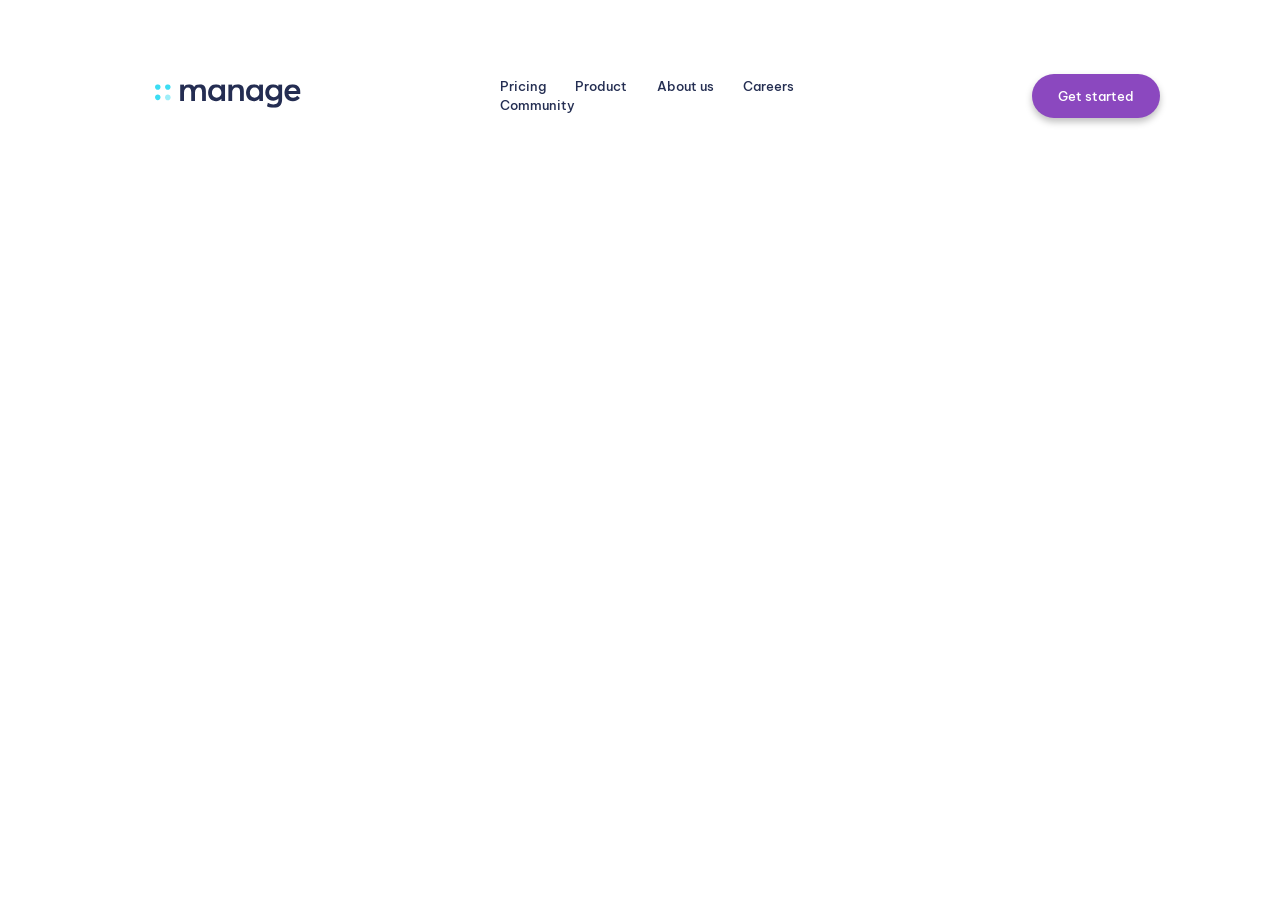
==== Examen Practico Final Jairo Ponce/index.html @ 338725d5 "navbar probado" ====
<!DOCTYPE html>
<html lang="en">
<head>
    <meta charset="UTF-8">
    <meta http-equiv="X-UA-Compatible" content="IE=edge">
    <meta name="viewport" content="width=device-width, initial-scale=1.0">
    <link rel="stylesheet" href="css\styles.css">
    <link rel="preconnect" href="https://fonts.googleapis.com">
    <link rel="preconnect" href="https://fonts.gstatic.com" crossorigin>
    <link href="https://fonts.googleapis.com/css2?family=Be+Vietnam+Pro:wght@400;500;700&display=swap" rel="stylesheet">
    <title>Document</title>
</head>
<body>
    <header>
        <img class="logo" src="./images/Logo1.svg" alt="logo">
        <nav class="navbar">
            <a class="sections" href="">Pricing</a>
            <a class="sections" href="">Product</a>
            <a class="sections" href="">About us</a>
            <a class="sections" href="">Careers</a>
            <a class="sections" href="">Community</a>
        </nav>
        <div class="box">
            <a href=""><img src="./images/ant-design_menu-outlined.svg" alt=""></a>
        </div>
        
        <button>Get started</button>
        
    </header>
    <section class="home"></section>
    <section class="sobrenosotros"></section>
    <section class="testimonios"></section>
    <section class="frame"></section>
    <footer></footer>
</body>
</html>
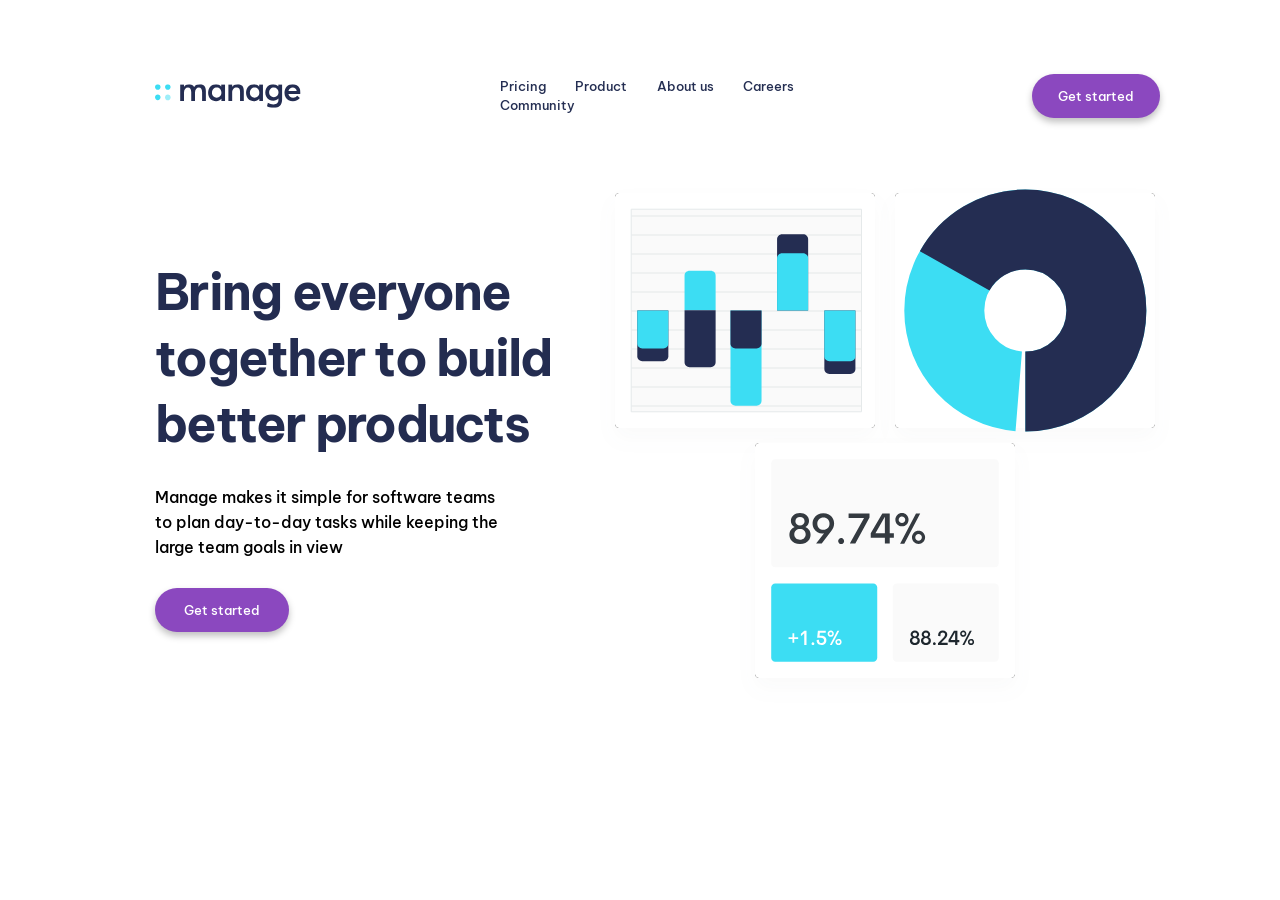
==== commit 4b2d7cb9: "Navbar y home probados Se agrega home section, pendiente animaciones" ====
--- a/Examen Practico Final Jairo Ponce/index.html
+++ b/Examen Practico Final Jairo Ponce/index.html
@@ -2,7 +2,6 @@
 <html lang="en">
 <head>
     <meta charset="UTF-8">
-    <meta http-equiv="X-UA-Compatible" content="IE=edge">
     <meta name="viewport" content="width=device-width, initial-scale=1.0">
     <link rel="stylesheet" href="css\styles.css">
     <link rel="preconnect" href="https://fonts.googleapis.com">
@@ -24,10 +23,17 @@
             <a href=""><img src="./images/ant-design_menu-outlined.svg" alt=""></a>
         </div>
         
-        <button>Get started</button>
+        <button class="navbar">Get started</button>
         
     </header>
-    <section class="home"></section>
+    <section class="home">
+        <section class="frasehome">
+            <h2 class="frasehome">Bring everyone together to build better products</h2>
+            <p class="vietnam16">Manage makes it simple for software teams to plan day-to-day tasks while keeping the large team goals in view </p>
+        <button class="home">Get started</button>
+        </section>
+        <img class="ilustration-intro" src="./images/ilustration-intro.svg" alt="ilustration-intro">
+    </section>
     <section class="sobrenosotros"></section>
     <section class="testimonios"></section>
     <section class="frame"></section>
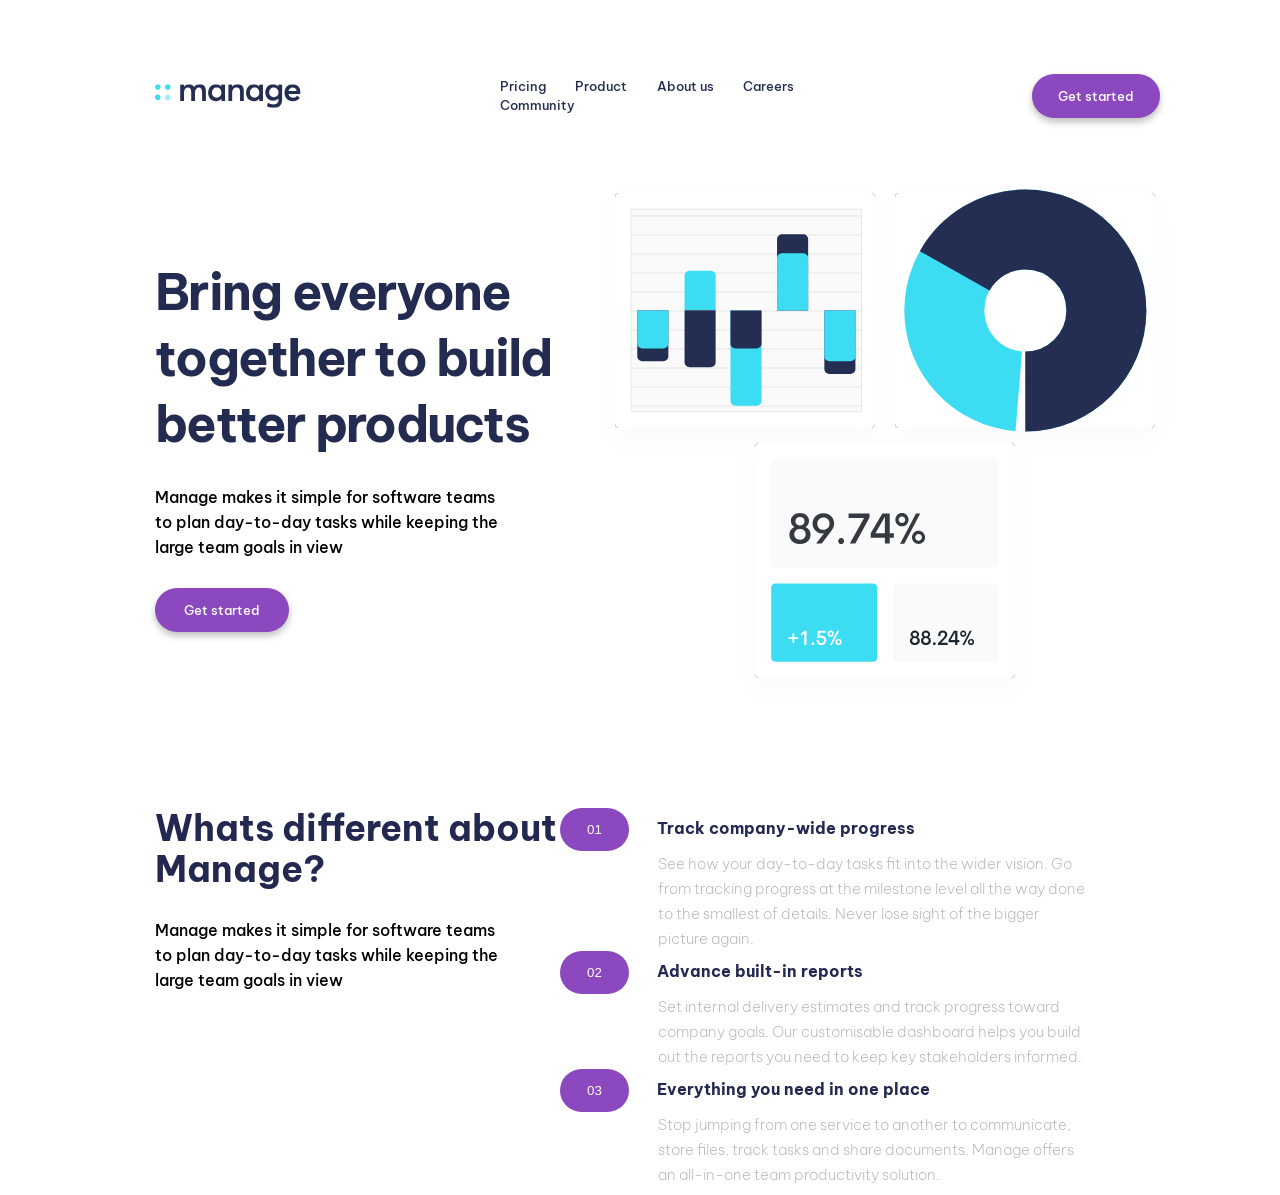
==== commit 42e1e4f8: "Sobre nosotros agregado en ambas versions" ====
--- a/Examen Practico Final Jairo Ponce/index.html
+++ b/Examen Practico Final Jairo Ponce/index.html
@@ -34,7 +34,29 @@
         </section>
         <img class="ilustration-intro" src="./images/ilustration-intro.svg" alt="ilustration-intro">
     </section>
-    <section class="sobrenosotros"></section>
+    <section class="sobrenosotros">
+        <section class="frame2">
+            <h3 class="frame2">Whats different about Manage?</h3>
+            <p class="vietnam16">Manage makes it simple for software teams to plan day-to-day tasks while keeping the large team goals in view </p>
+        </section>
+    <div class="frame3column">
+            <section class="frame3">
+                <button class="frame3">01</button>
+                <h4 class="frame3">Track company-wide progress</h4>
+                <p class="vietnam16gray">See how your day-to-day tasks fit into the wider vision. Go from tracking progress at the milestone level all the way done to the smallest of details. Never lose sight of the bigger picture again.</p>
+            </section>
+            <section class="frame3">
+                <button class="frame3">02</button>
+                <h4 class="frame3">Advance built-in reports</h4>
+                <p class="vietnam16gray">Set internal delivery estimates and track progress toward company goals. Our customisable dashboard helps you build out the reports you need to keep key stakeholders informed.</p>
+            </section>
+            <section class="frame3">
+                <button class="frame3">03</button>
+                <h4 class="frame3">Everything you need in one place</h2>
+                <p class="vietnam16gray">Stop jumping from one service to another to communicate, store files, track tasks and share documents. Manage offers an all-in-one team productivity solution.</p>
+            </section>
+    </div>
+    </section>
     <section class="testimonios"></section>
     <section class="frame"></section>
     <footer></footer>
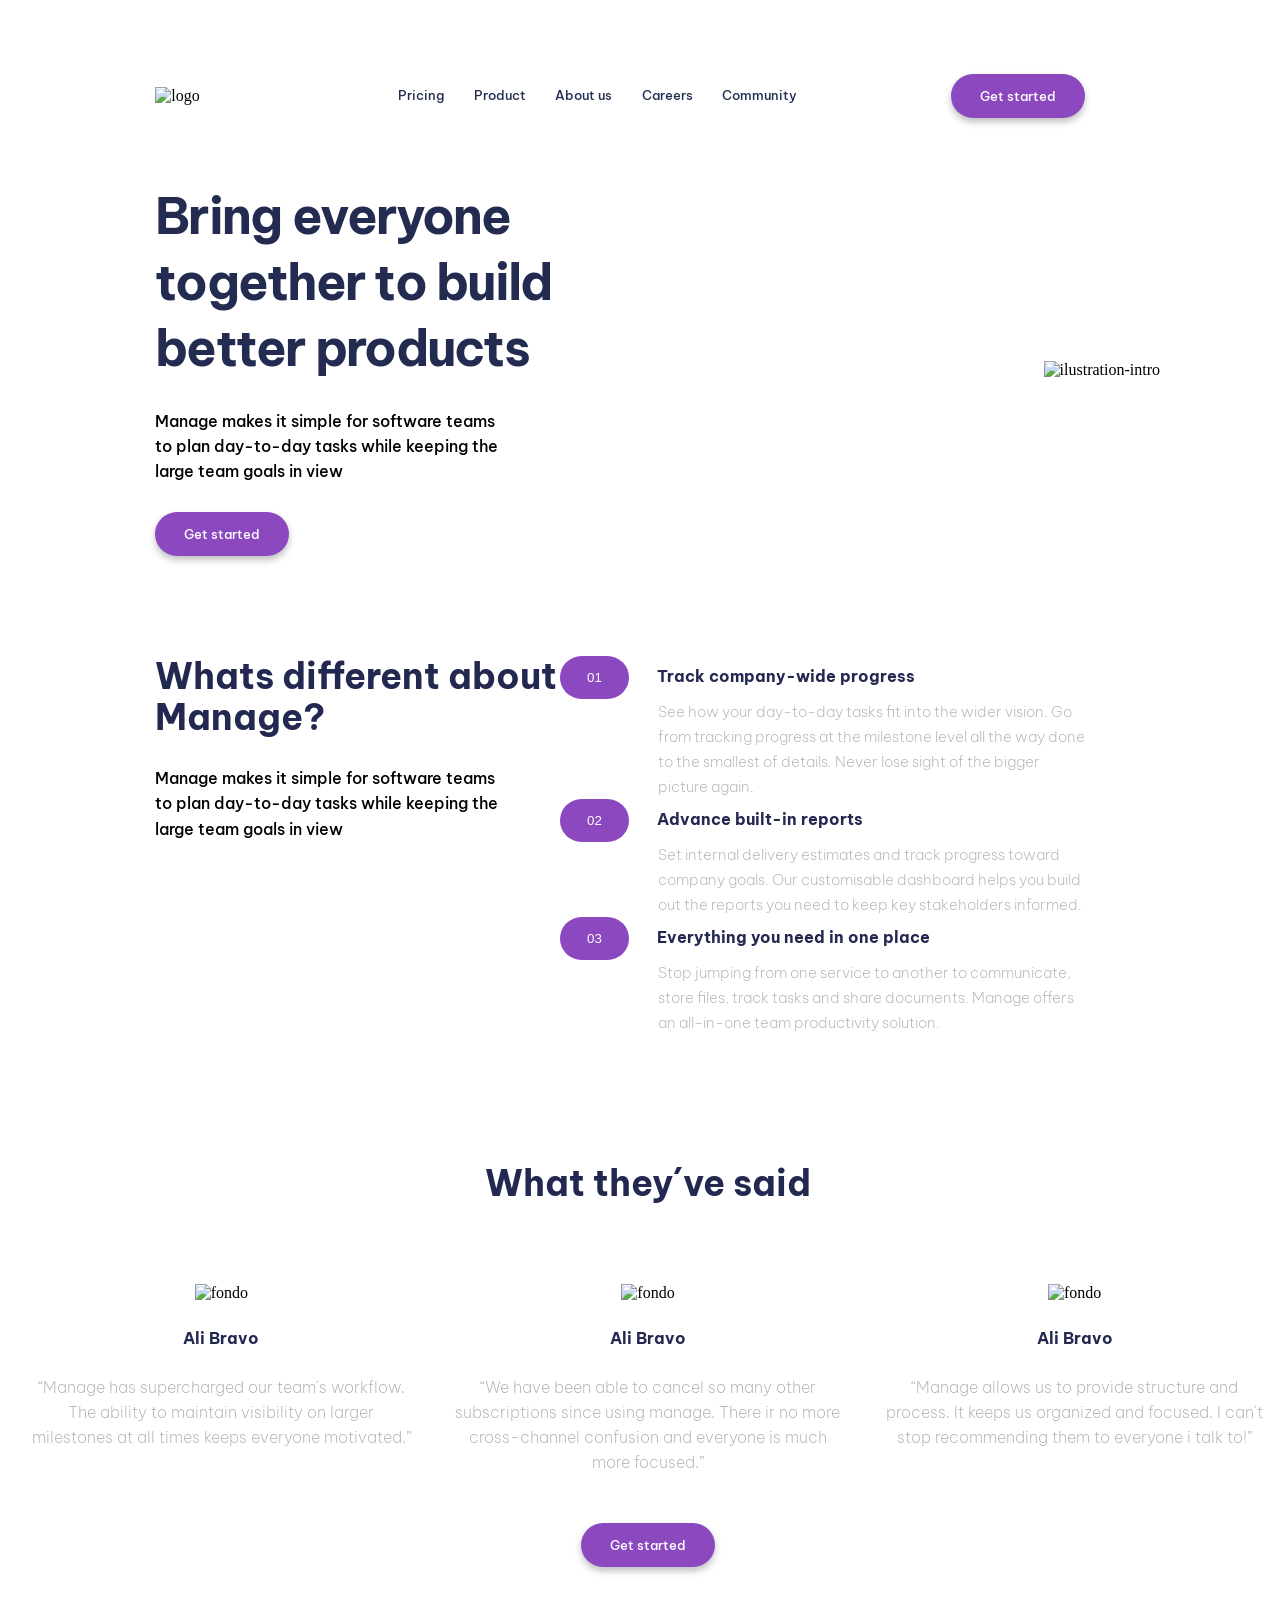
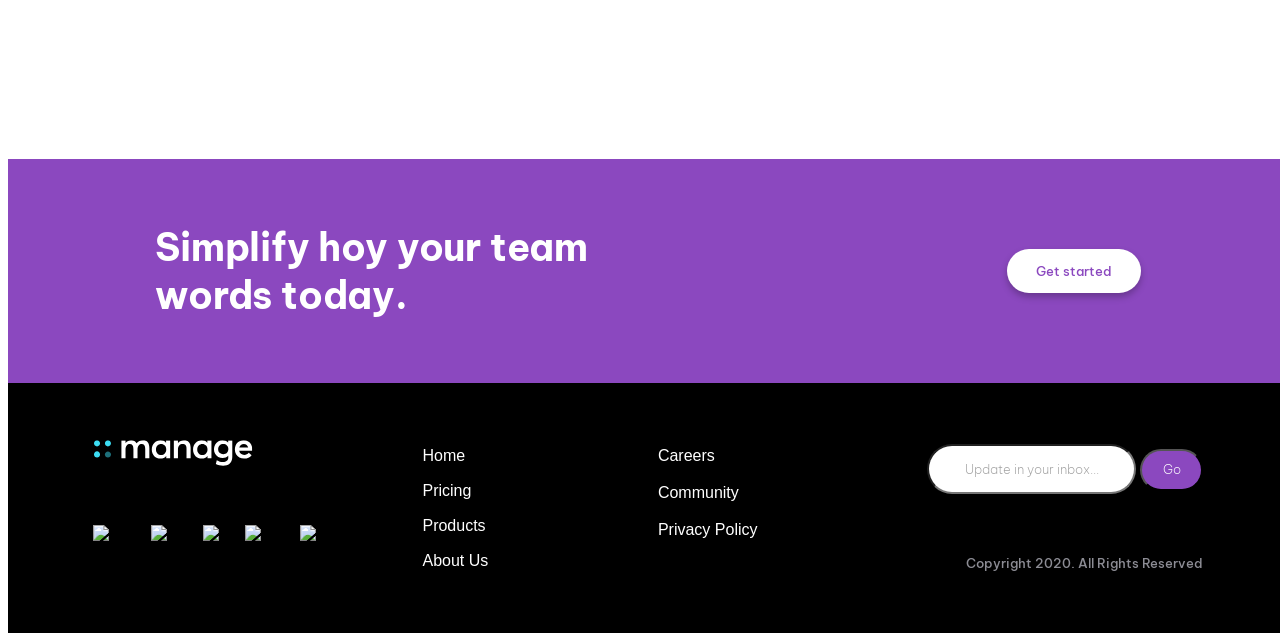
==== commit 844bb8b7: "Trabajo finalizado para pagina web" ====
--- a/Examen Practico Final Jairo Ponce/index.html
+++ b/Examen Practico Final Jairo Ponce/index.html
@@ -57,8 +57,72 @@
             </section>
     </div>
     </section>
-    <section class="testimonios"></section>
-    <section class="frame"></section>
-    <footer></footer>
+    <h3 class="frame">What they´ve said</h3>
+    <section class="testimonios">
+        <section class="card1">
+            <img class="fondo" src="./images/avatar-anisha.png" alt="fondo">
+            <section class="texto">
+                <h4 class="frame">Ali Bravo</h4>
+                <p class="vietnam16g">
+                    “Manage has supercharged our team´s workflow. The ability to maintain visibility on larger milestones at all times keeps everyone motivated.”                </p>
+            </section>
+        </section>
+        <section class="card1">
+            <img class="fondo" src="./images/avatar-ali.png" alt="fondo">
+            <section class="texto">
+                <h4 class="frame">Ali Bravo</h4>
+                <p class="vietnam16g">
+                    “We have been able to cancel so many other subscriptions since using manage. There ir no more cross-channel confusion and everyone is much more focused.”                </p>
+            </section>
+        </section>
+        <section class="card1">
+            <img class="fondo" src="./images/avatar-richard.png" alt="fondo">
+            <section class="texto">
+                <h4 class="frame">Ali Bravo</h4>
+                <p class="vietnam16g">
+                    “Manage allows us to provide structure and process. It keeps us organized and focused. I can´t stop recommending them to everyone i talk to!”                </p>
+            </section>
+        </section>
+    </section>
+        <div class="container"><button class="testimonios">Get started</button></div>
+    <section class="frame9">
+        <h5>Simplify hoy your team words today.</h5>
+        <button class="frame9">Get started</button>
+    </section>
+    <footer>
+        <section class="imagesicons">
+            <img src="./images/Logos.svg" alt="Logo1">
+            <ul class="icons">
+                <li><img src="./images/icon-facebook.svg" alt="icon-facebook"></li>
+                <li><img src="./images/icon-youtube.svg" alt="icon-youtube"></li>
+                <li><img src="./images/icon-twitter.svg" alt="icon-twitter"></li>
+                <li><img src="./images/icon-pinterest.svg" alt="icon-pinterest"></li>
+                <li><img src="./images/icon-instagram.svg" alt="icon-instagram"></li>
+            </ul>
+        </section>
+        <section class="list">
+            <ul class="list">
+                <li class="list">Home</li>
+                <li class="list">Pricing</li>
+                <li class="list">Products</li>
+                <li class="list">About Us</li>
+            </ul>
+        </section>
+        <section class="list">
+            <ul class="list">
+                <li class="list">Careers</li>
+                <li class="list">Community</li>
+                <li class="list">Privacy Policy</li>
+                <li></li>
+            </ul>
+        </section>
+        <section class="form">
+            <form action="/update">
+                <input class="update" type="text" value = "Update in your inbox..."name="update">
+                <input class="go" type="button" value = "Go" name="Go">
+            </form>
+            <Span class="copyright">Copyright 2020. All Rights Reserved</Span>
+        </section>
+    </footer>
 </body>
 </html>
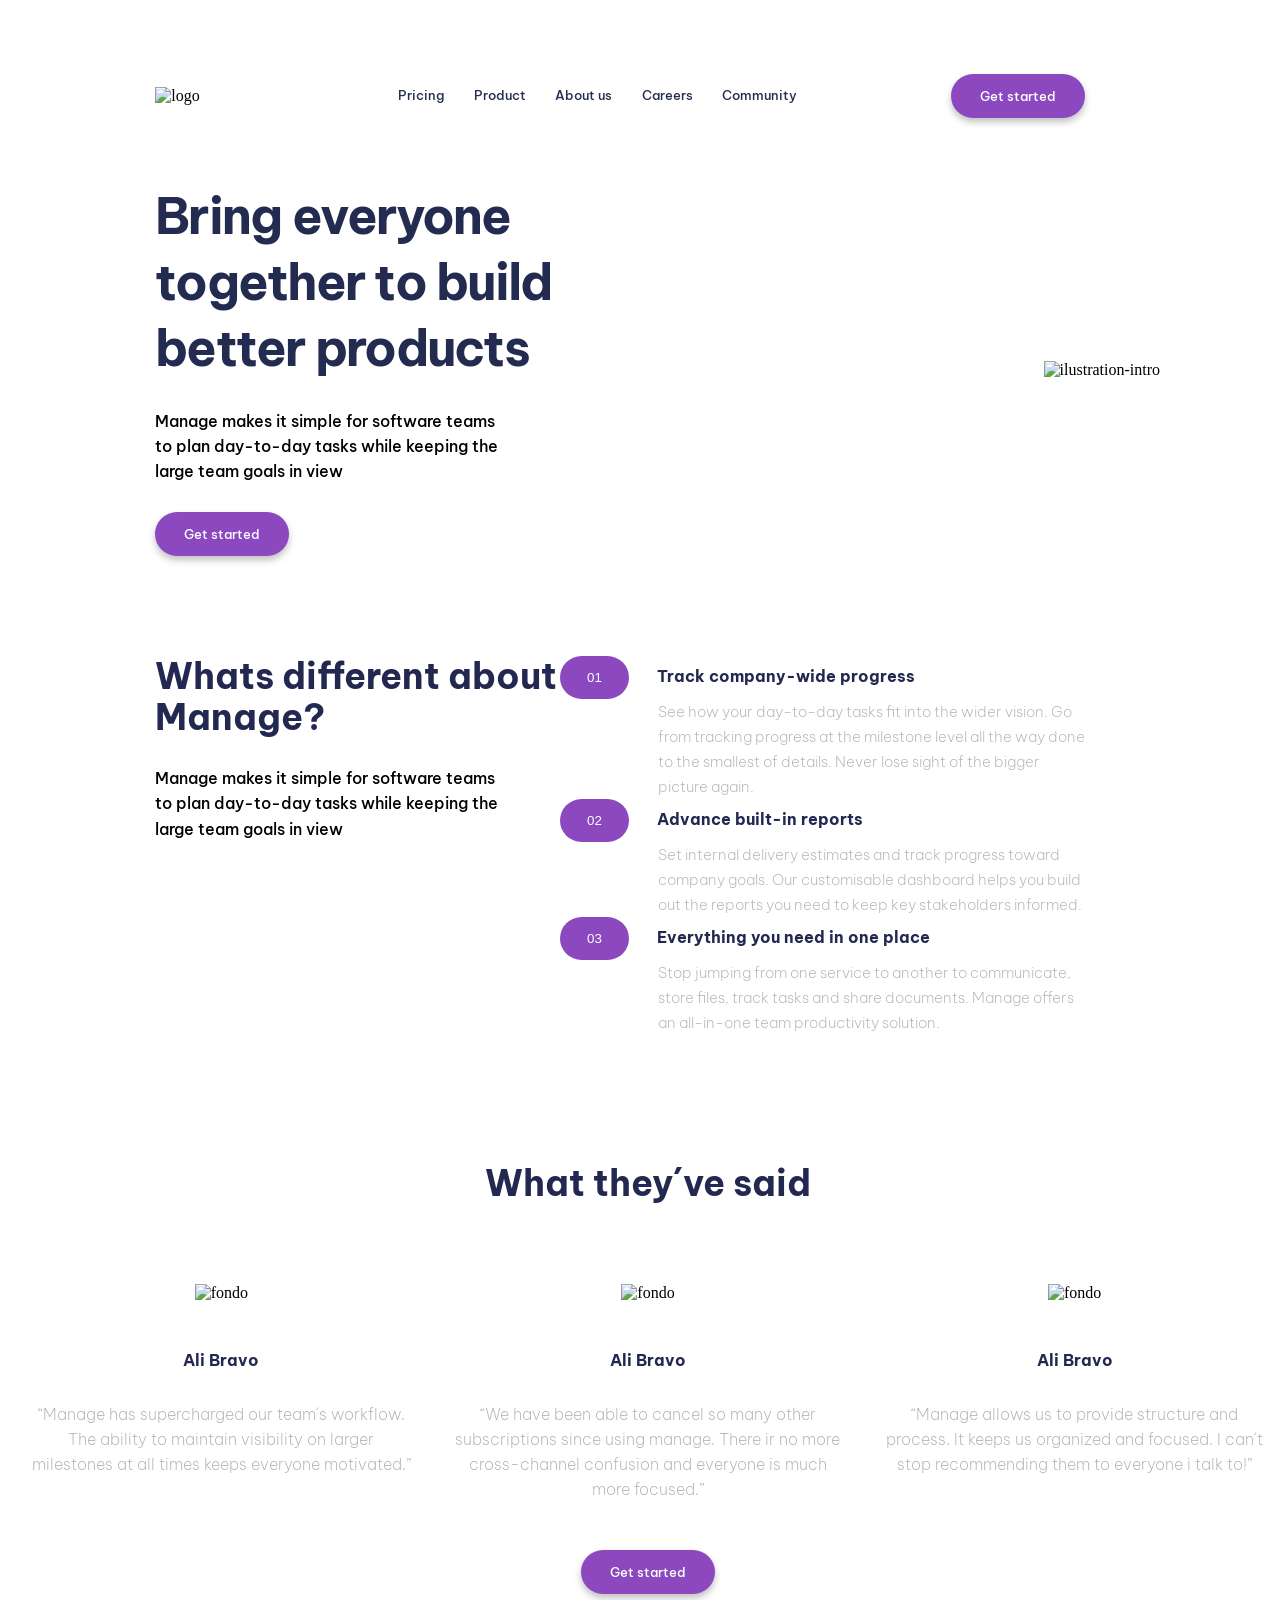
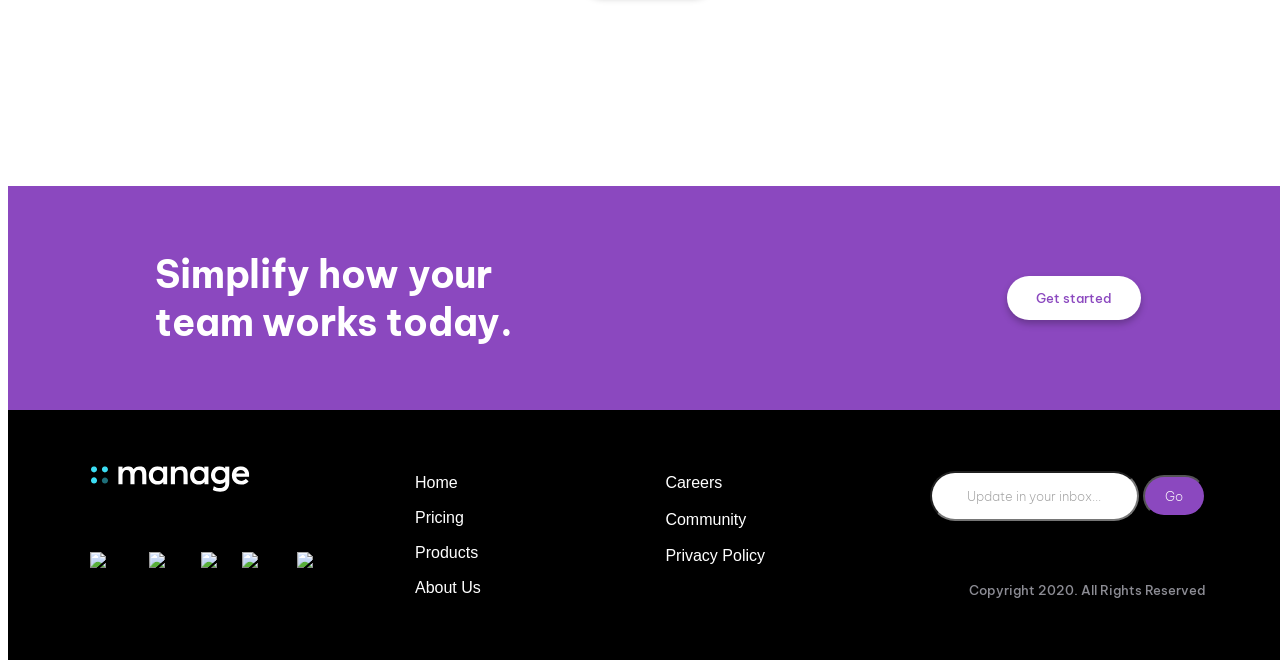
==== commit d03961cf: "Pruebas en pagina web y mobile" ====
--- a/Examen Practico Final Jairo Ponce/index.html
+++ b/Examen Practico Final Jairo Ponce/index.html
@@ -67,7 +67,7 @@
                     “Manage has supercharged our team´s workflow. The ability to maintain visibility on larger milestones at all times keeps everyone motivated.”                </p>
             </section>
         </section>
-        <section class="card1">
+        <section class="card2">
             <img class="fondo" src="./images/avatar-ali.png" alt="fondo">
             <section class="texto">
                 <h4 class="frame">Ali Bravo</h4>
@@ -75,7 +75,7 @@
                     “We have been able to cancel so many other subscriptions since using manage. There ir no more cross-channel confusion and everyone is much more focused.”                </p>
             </section>
         </section>
-        <section class="card1">
+        <section class="card3">
             <img class="fondo" src="./images/avatar-richard.png" alt="fondo">
             <section class="texto">
                 <h4 class="frame">Ali Bravo</h4>
@@ -86,7 +86,7 @@
     </section>
         <div class="container"><button class="testimonios">Get started</button></div>
     <section class="frame9">
-        <h5>Simplify hoy your team words today.</h5>
+        <h5>Simplify how your team works today.</h5>
         <button class="frame9">Get started</button>
     </section>
     <footer>
@@ -100,6 +100,7 @@
                 <li><img src="./images/icon-instagram.svg" alt="icon-instagram"></li>
             </ul>
         </section>
+        <section class="ulist">
         <section class="list">
             <ul class="list">
                 <li class="list">Home</li>
@@ -116,6 +117,7 @@
                 <li></li>
             </ul>
         </section>
+    </section>
         <section class="form">
             <form action="/update">
                 <input class="update" type="text" value = "Update in your inbox..."name="update">
@@ -123,6 +125,7 @@
             </form>
             <Span class="copyright">Copyright 2020. All Rights Reserved</Span>
         </section>
+        <span class="copyrightmobile">Copyright 2020. All Rights Reserved</span>
     </footer>
 </body>
 </html>
